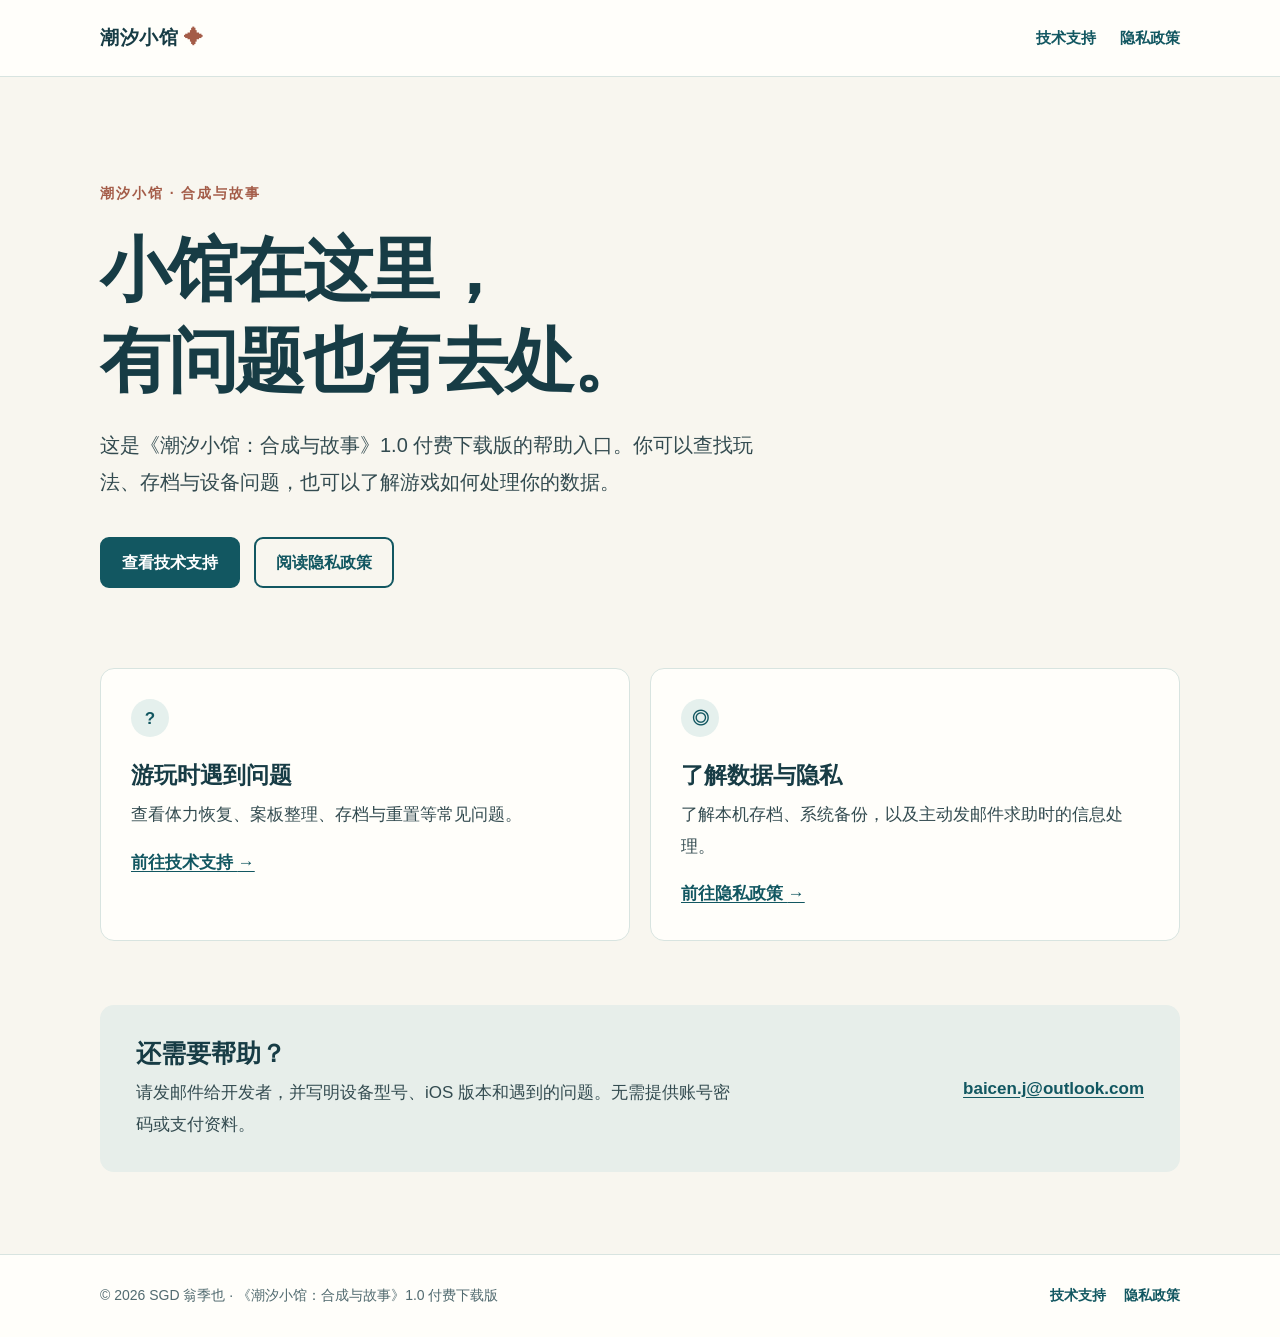
==== index.html @ 8fa70276 "Publish Tide Bistro 1.0 privacy and support pages" ====
<!doctype html>
<html lang="zh-CN">
<head>
  <meta charset="utf-8">
  <meta name="viewport" content="width=device-width, initial-scale=1">
  <meta name="color-scheme" content="light">
  <meta name="description" content="潮汐小馆：合成与故事 1.0 付费下载版的技术支持和隐私政策。">
  <meta name="author" content="SGD 翁季也">
  <title>潮汐小馆：合成与故事｜支持与隐私</title>
  <link rel="stylesheet" href="style.css">
</head>
<body>
  <a class="skip-link" href="#main">跳至主要内容</a>
  <header class="site-header">
    <div class="shell header-inner">
      <a class="brand" href="index.html" aria-label="潮汐小馆首页">潮汐小馆<span class="brand-mark" aria-hidden="true">✦</span></a>
      <nav aria-label="主要导航">
        <a href="support.html">技术支持</a>
        <a href="privacy.html">隐私政策</a>
      </nav>
    </div>
  </header>

  <main id="main">
    <section class="hero shell" aria-labelledby="hero-title">
      <div class="eyebrow">潮汐小馆 · 合成与故事</div>
      <h1 id="hero-title">小馆在这里，<br>有问题也有去处。</h1>
      <p class="hero-copy">这是《潮汐小馆：合成与故事》1.0 付费下载版的帮助入口。你可以查找玩法、存档与设备问题，也可以了解游戏如何处理你的数据。</p>
      <div class="hero-actions">
        <a class="button button-primary" href="support.html">查看技术支持</a>
        <a class="button button-secondary" href="privacy.html">阅读隐私政策</a>
      </div>
    </section>

    <section class="shell quick-links" aria-label="常用入口">
      <article class="link-card">
        <div class="card-icon" aria-hidden="true">?</div>
        <h2>游玩时遇到问题</h2>
        <p>查看体力恢复、案板整理、存档与重置等常见问题。</p>
        <a href="support.html">前往技术支持 <span aria-hidden="true">→</span></a>
      </article>
      <article class="link-card">
        <div class="card-icon" aria-hidden="true">◎</div>
        <h2>了解数据与隐私</h2>
        <p>了解本机存档、系统备份，以及主动发邮件求助时的信息处理。</p>
        <a href="privacy.html">前往隐私政策 <span aria-hidden="true">→</span></a>
      </article>
    </section>

    <section class="shell contact-panel" aria-labelledby="contact-title">
      <div>
        <h2 id="contact-title">还需要帮助？</h2>
        <p>请发邮件给开发者，并写明设备型号、iOS 版本和遇到的问题。无需提供账号密码或支付资料。</p>
      </div>
      <a class="contact-email" href="mailto:baicen.j@outlook.com">baicen.j@outlook.com</a>
    </section>
  </main>

  <footer class="site-footer">
    <div class="shell footer-inner">
      <p>© 2026 SGD 翁季也 · 《潮汐小馆：合成与故事》1.0 付费下载版</p>
      <nav aria-label="页脚导航"><a href="support.html">技术支持</a><a href="privacy.html">隐私政策</a></nav>
    </div>
  </footer>
</body>
</html>
---- style.css ----
:root {
  color-scheme: light;
  --ink: #173c45;
  --body: #334b50;
  --muted: #526b70;
  --sea: #125761;
  --sea-dark: #0e454e;
  --line: #d8e4e0;
  --sand: #f8f6ef;
  --paper: #fffefa;
  --coral: #a45c48;
}

* { box-sizing: border-box; }
html { scroll-behavior: smooth; }
body { margin: 0; background: var(--sand); color: var(--body); font: 400 17px/1.85 -apple-system, BlinkMacSystemFont, "PingFang SC", "Hiragino Sans GB", "Microsoft YaHei", sans-serif; }
a { color: var(--sea); text-underline-offset: .18em; }
a:hover { color: var(--sea-dark); }
a:focus-visible { outline: 3px solid var(--coral); outline-offset: 4px; border-radius: 2px; }
.skip-link { position: absolute; z-index: 10; top: -100px; left: 16px; padding: 8px 14px; background: var(--paper); color: var(--ink); }
.skip-link:focus { top: 12px; }
.shell { width: min(100% - 48px, 1080px); margin-inline: auto; }
.site-header { border-bottom: 1px solid var(--line); background: var(--paper); }
.header-inner, .footer-inner { display: flex; align-items: center; justify-content: space-between; gap: 24px; }
.header-inner { min-height: 76px; }
.brand { color: var(--ink); font-size: 19px; font-weight: 750; letter-spacing: .03em; text-decoration: none; white-space: nowrap; }
.brand:hover { color: var(--sea); }
.brand-mark { color: var(--coral); margin-left: 6px; }
nav { display: flex; gap: 24px; flex-wrap: wrap; }
nav a { font-size: 15px; font-weight: 600; text-decoration: none; }
nav a[aria-current="page"] { color: var(--ink); text-decoration: underline; text-decoration-color: var(--coral); text-decoration-thickness: 2px; text-underline-offset: 7px; }
.hero { padding-block: 104px 80px; }
.eyebrow { color: var(--coral); font-size: 14px; font-weight: 750; letter-spacing: .14em; }
h1, h2 { color: var(--ink); line-height: 1.3; }
h1 { margin: 18px 0 20px; font-size: clamp(38px, 6vw, 70px); font-weight: 740; letter-spacing: -.035em; }
.hero-copy { max-width: 670px; margin: 0; font-size: clamp(17px, 2vw, 20px); line-height: 1.85; }
.hero-actions { display: flex; flex-wrap: wrap; gap: 14px; margin-top: 36px; }
.button { display: inline-flex; align-items: center; min-height: 48px; padding: 9px 20px; border: 2px solid var(--sea); border-radius: 9px; font-size: 16px; font-weight: 700; text-decoration: none; }
.button-primary { background: var(--sea); color: white; }
.button-primary:hover { background: var(--sea-dark); border-color: var(--sea-dark); color: white; }
.button-secondary { background: transparent; color: var(--sea); }
.button-secondary:hover { background: #e7f0ed; }
.quick-links { display: grid; grid-template-columns: repeat(2, minmax(0, 1fr)); gap: 20px; padding-bottom: 64px; }
.link-card { padding: 30px; border: 1px solid var(--line); border-radius: 14px; background: var(--paper); }
.card-icon { display: grid; place-items: center; width: 38px; height: 38px; border-radius: 50%; background: #e5f0ed; color: var(--sea); font-weight: 700; }
.link-card h2 { margin: 24px 0 8px; font-size: 23px; }
.link-card p { margin: 0 0 16px; }
.link-card a { font-weight: 700; }
.contact-panel { display: flex; justify-content: space-between; align-items: center; gap: 32px; margin-bottom: 82px; padding: 32px 36px; border-radius: 14px; background: #e7eeea; }
.contact-panel h2 { margin: 0 0 8px; font-size: 25px; }
.contact-panel p { max-width: 600px; margin: 0; }
.contact-email { flex: none; font-size: 17px; font-weight: 700; overflow-wrap: anywhere; }
.site-footer { padding-block: 28px; border-top: 1px solid var(--line); background: var(--paper); }
.site-footer p { margin: 0; color: var(--muted); font-size: 14px; }
.site-footer nav { gap: 18px; }
.site-footer nav a { font-size: 14px; }
.document-layout { max-width: 800px; padding-block: 46px 90px; }
.back-link { font-size: 15px; font-weight: 650; text-decoration: none; }
.document-heading { padding-bottom: 28px; border-bottom: 1px solid var(--line); }
.document-heading .eyebrow { margin: 48px 0 0; }
.document-heading h1 { margin: 10px 0 16px; font-size: clamp(36px, 5vw, 54px); }
.document-lead { margin: 0; font-size: 19px; }
.updated { color: var(--muted); font-size: 14px; margin: 20px 0 0; }
.contents { display: flex; align-items: center; gap: 10px 18px; padding-block: 22px; border-bottom: 1px solid var(--line); }
.contents span { color: var(--muted); font-size: 14px; font-weight: 700; }
.contents a { font-size: 14px; }
.document-body section { padding-top: 38px; scroll-margin-top: 24px; }
.document-body h2 { margin: 0 0 12px; font-size: 24px; }
.document-body p { margin: 0 0 18px; }
.document-body p:last-child { margin-bottom: 0; }
.contact-line { font-weight: 700; overflow-wrap: anywhere; }
@media (max-width: 650px) {
  body { font-size: 16px; }
  .shell { width: min(100% - 36px, 1080px); }
  .header-inner { align-items: flex-start; flex-direction: column; justify-content: center; gap: 8px; min-height: 96px; padding-block: 12px; }
  .hero { padding-block: 68px 52px; }
  .quick-links { grid-template-columns: 1fr; padding-bottom: 42px; }
  .link-card { padding: 24px; }
  .contact-panel { align-items: flex-start; flex-direction: column; gap: 18px; padding: 26px; margin-bottom: 52px; }
  .footer-inner { align-items: flex-start; flex-direction: column; gap: 10px; }
  .document-layout { padding-block: 32px 62px; }
  .document-heading .eyebrow { margin-top: 34px; }
  .contents { align-items: flex-start; flex-direction: column; }
  .document-body section { padding-top: 32px; }
  .document-body h2 { font-size: 22px; }
}
@media (prefers-reduced-motion: reduce) { html { scroll-behavior: auto; } }
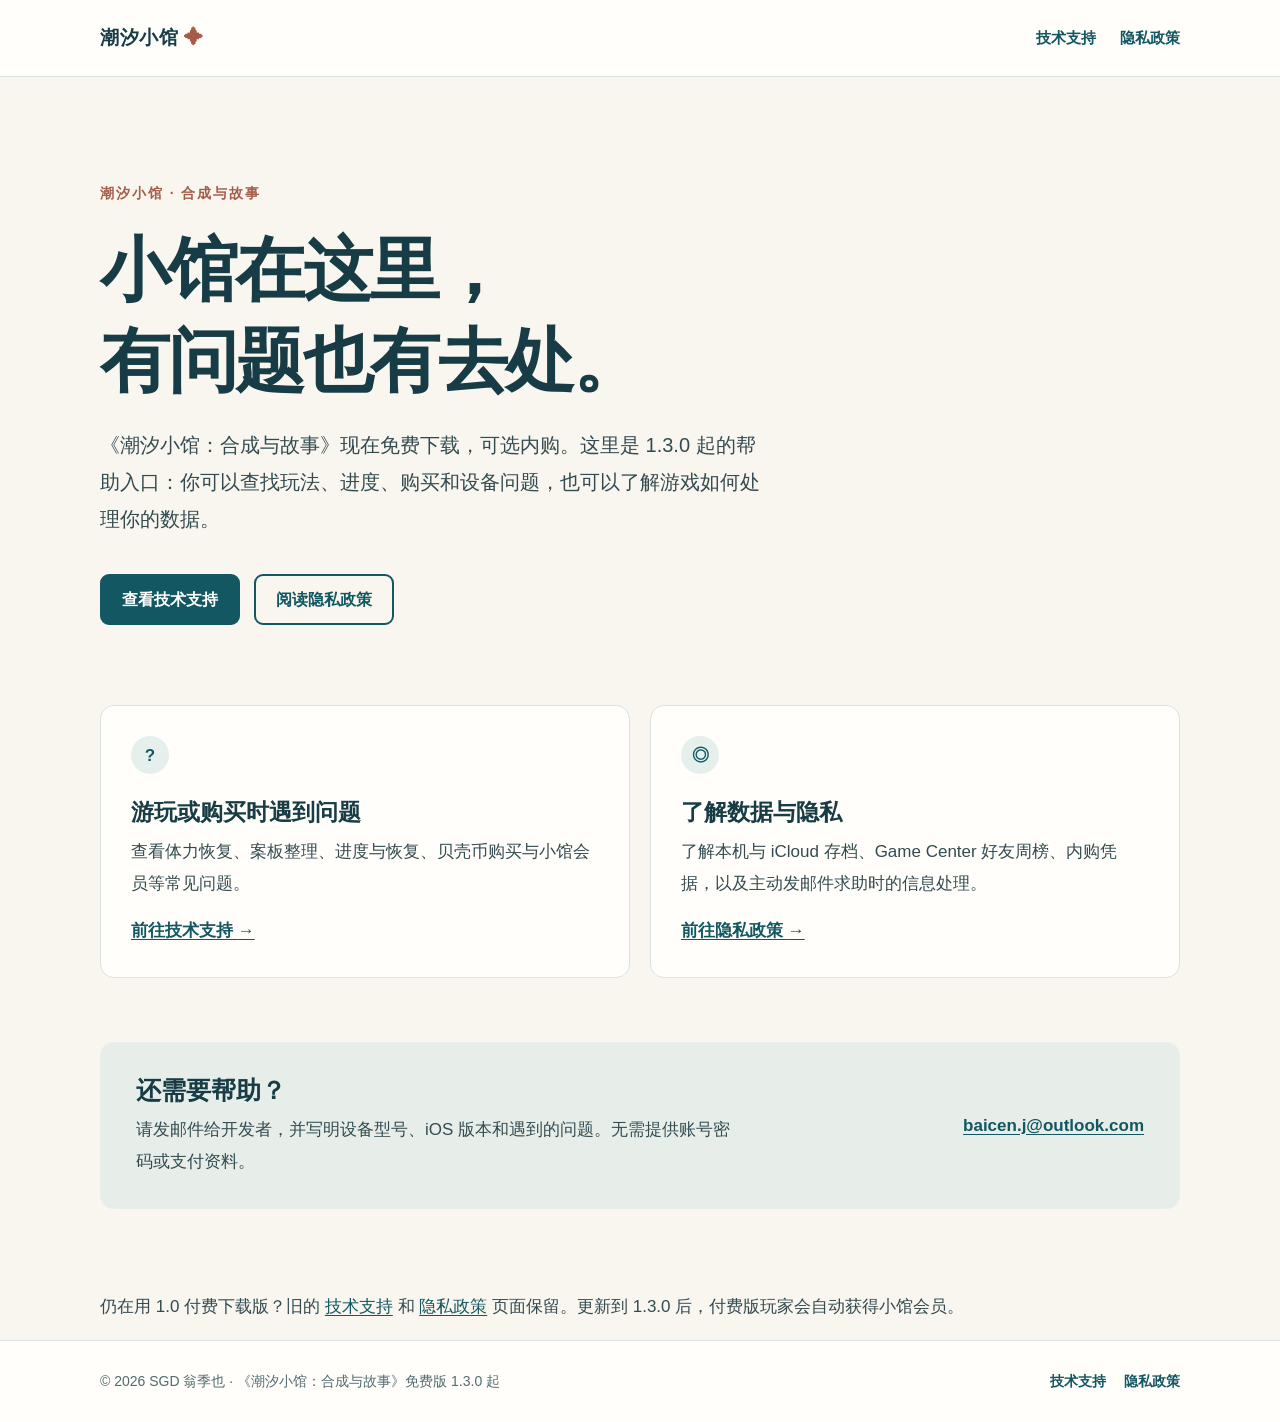
==== commit f73099bb: "首页：1.3 免费版（1.3.0 起）——导航与按钮指向 1.3 支持页 / 隐私页，保留 1.0 旧页链接" ====
--- a/index.html
+++ b/index.html
@@ -4,7 +4,7 @@
   <meta charset="utf-8">
   <meta name="viewport" content="width=device-width, initial-scale=1">
   <meta name="color-scheme" content="light">
-  <meta name="description" content="潮汐小馆：合成与故事 1.0 付费下载版的技术支持和隐私政策。">
+  <meta name="description" content="潮汐小馆：合成与故事 免费版（1.3.0 起）的技术支持和隐私政策；1.0 付费下载版的旧页保留。">
   <meta name="author" content="SGD 翁季也">
   <title>潮汐小馆：合成与故事｜支持与隐私</title>
   <link rel="stylesheet" href="style.css">
@@ -15,8 +15,8 @@
     <div class="shell header-inner">
       <a class="brand" href="index.html" aria-label="潮汐小馆首页">潮汐小馆<span class="brand-mark" aria-hidden="true">✦</span></a>
       <nav aria-label="主要导航">
-        <a href="support.html">技术支持</a>
-        <a href="privacy.html">隐私政策</a>
+        <a href="support-1.3.html">技术支持</a>
+        <a href="privacy-1.3.html">隐私政策</a>
       </nav>
     </div>
   </header>
@@ -25,25 +25,25 @@
     <section class="hero shell" aria-labelledby="hero-title">
       <div class="eyebrow">潮汐小馆 · 合成与故事</div>
       <h1 id="hero-title">小馆在这里，<br>有问题也有去处。</h1>
-      <p class="hero-copy">这是《潮汐小馆：合成与故事》1.0 付费下载版的帮助入口。你可以查找玩法、存档与设备问题，也可以了解游戏如何处理你的数据。</p>
+      <p class="hero-copy">《潮汐小馆：合成与故事》现在免费下载，可选内购。这里是 1.3.0 起的帮助入口：你可以查找玩法、进度、购买和设备问题，也可以了解游戏如何处理你的数据。</p>
       <div class="hero-actions">
-        <a class="button button-primary" href="support.html">查看技术支持</a>
-        <a class="button button-secondary" href="privacy.html">阅读隐私政策</a>
+        <a class="button button-primary" href="support-1.3.html">查看技术支持</a>
+        <a class="button button-secondary" href="privacy-1.3.html">阅读隐私政策</a>
       </div>
     </section>
 
     <section class="shell quick-links" aria-label="常用入口">
       <article class="link-card">
         <div class="card-icon" aria-hidden="true">?</div>
-        <h2>游玩时遇到问题</h2>
-        <p>查看体力恢复、案板整理、存档与重置等常见问题。</p>
-        <a href="support.html">前往技术支持 <span aria-hidden="true">→</span></a>
+        <h2>游玩或购买时遇到问题</h2>
+        <p>查看体力恢复、案板整理、进度与恢复、贝壳币购买与小馆会员等常见问题。</p>
+        <a href="support-1.3.html">前往技术支持 <span aria-hidden="true">→</span></a>
       </article>
       <article class="link-card">
         <div class="card-icon" aria-hidden="true">◎</div>
         <h2>了解数据与隐私</h2>
-        <p>了解本机存档、系统备份，以及主动发邮件求助时的信息处理。</p>
-        <a href="privacy.html">前往隐私政策 <span aria-hidden="true">→</span></a>
+        <p>了解本机与 iCloud 存档、Game Center 好友周榜、内购凭据，以及主动发邮件求助时的信息处理。</p>
+        <a href="privacy-1.3.html">前往隐私政策 <span aria-hidden="true">→</span></a>
       </article>
     </section>
 
@@ -54,12 +54,16 @@
       </div>
       <a class="contact-email" href="mailto:baicen.j@outlook.com">baicen.j@outlook.com</a>
     </section>
+
+    <section class="shell" aria-label="旧版说明">
+      <p>仍在用 1.0 付费下载版？旧的 <a href="support.html">技术支持</a> 和 <a href="privacy.html">隐私政策</a> 页面保留。更新到 1.3.0 后，付费版玩家会自动获得小馆会员。</p>
+    </section>
   </main>
 
   <footer class="site-footer">
     <div class="shell footer-inner">
-      <p>© 2026 SGD 翁季也 · 《潮汐小馆：合成与故事》1.0 付费下载版</p>
-      <nav aria-label="页脚导航"><a href="support.html">技术支持</a><a href="privacy.html">隐私政策</a></nav>
+      <p>© 2026 SGD 翁季也 · 《潮汐小馆：合成与故事》免费版 1.3.0 起</p>
+      <nav aria-label="页脚导航"><a href="support-1.3.html">技术支持</a><a href="privacy-1.3.html">隐私政策</a></nav>
     </div>
   </footer>
 </body>
